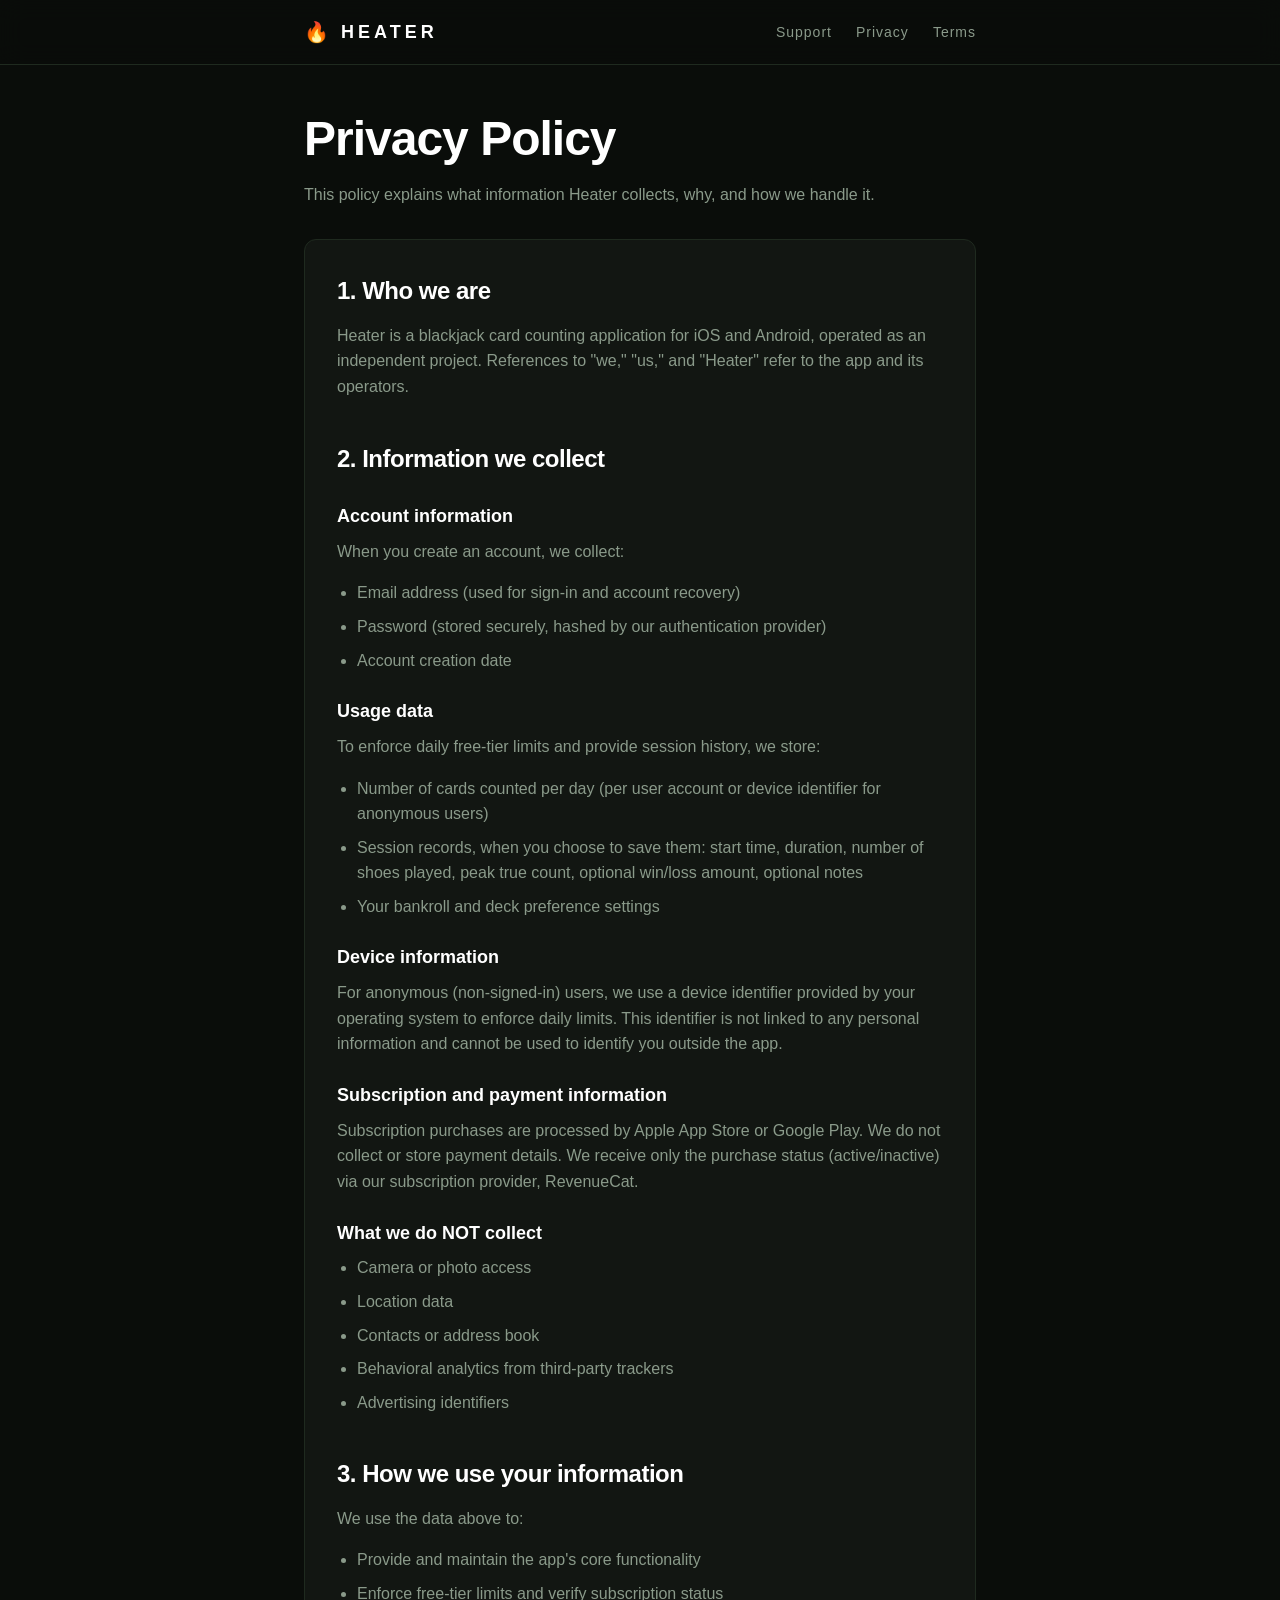
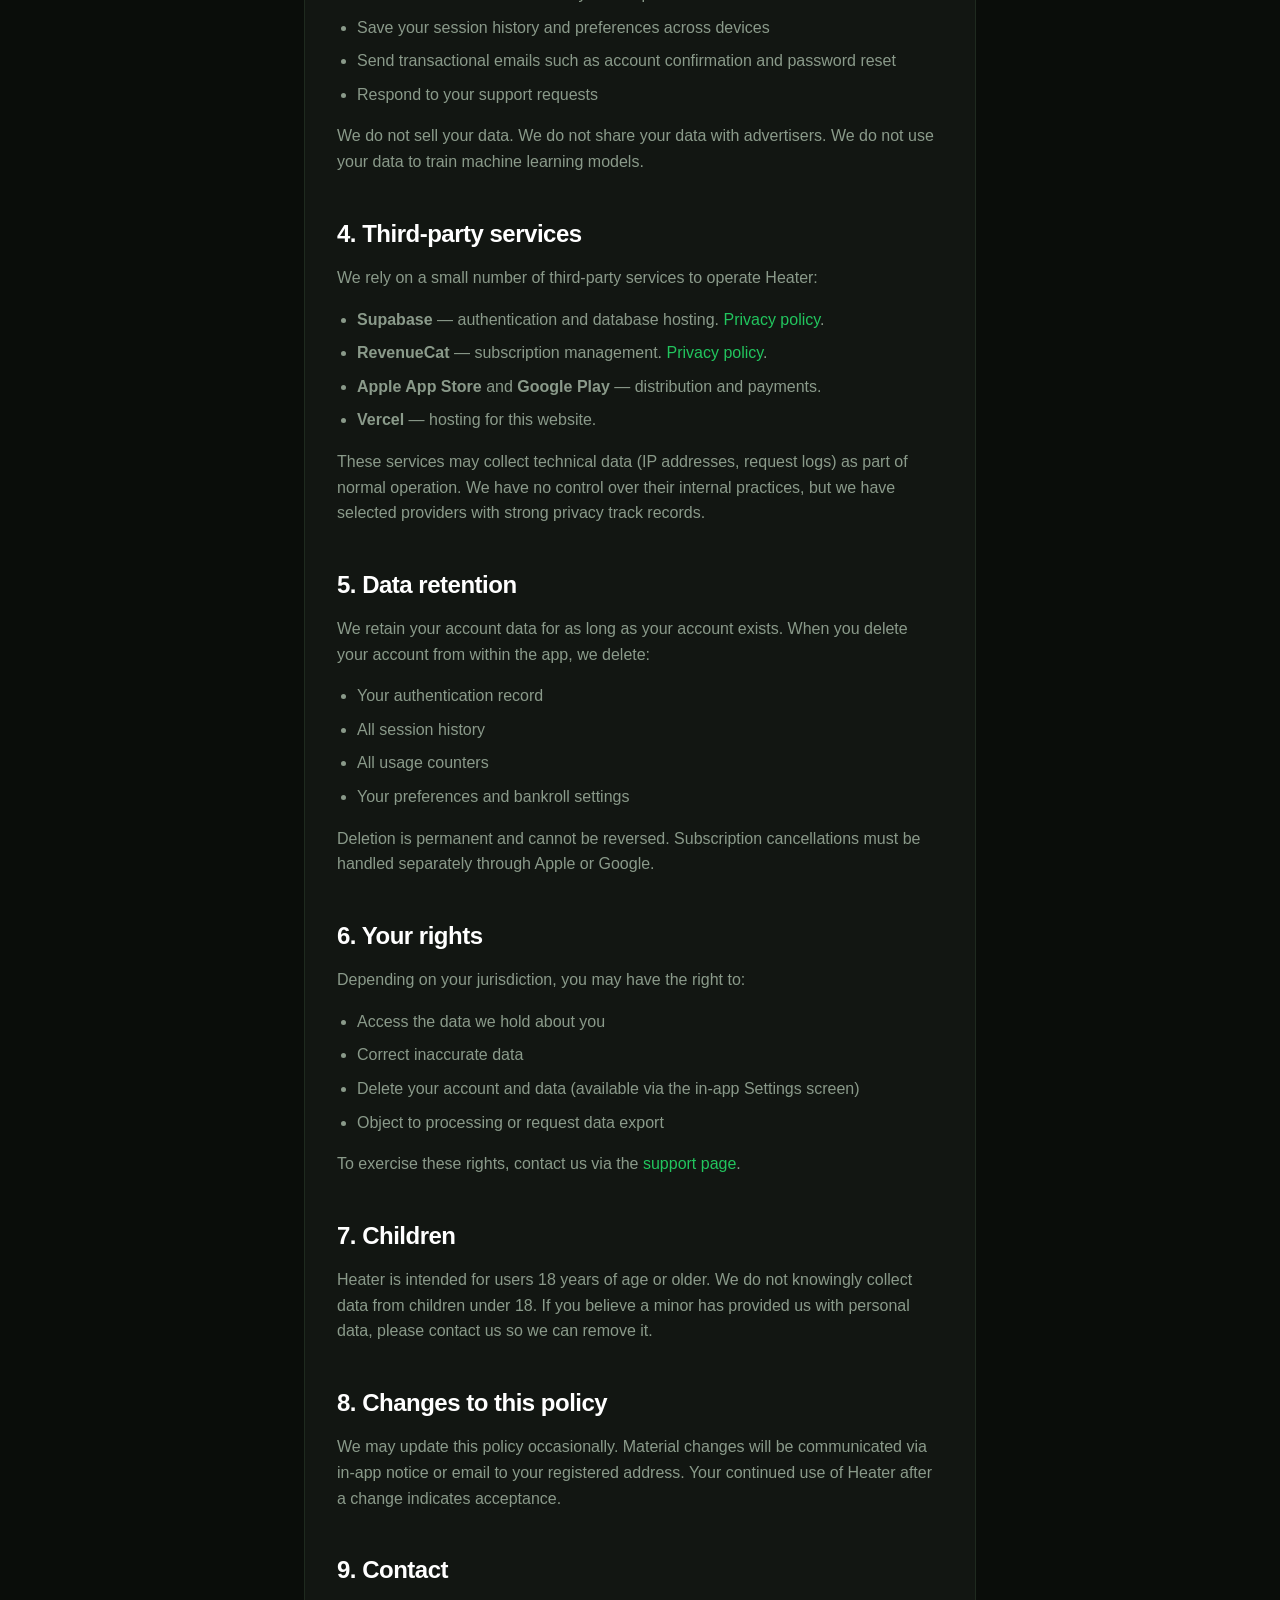
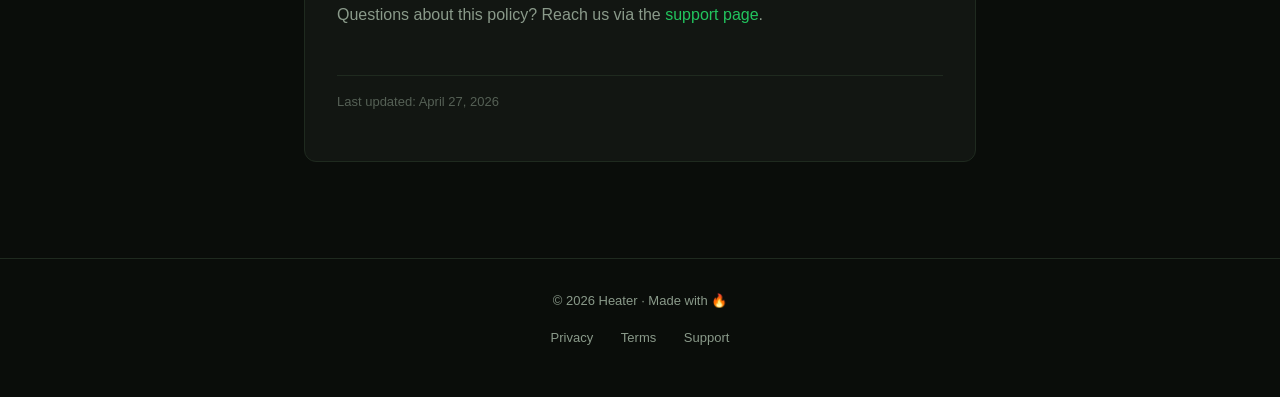
==== privacy.html @ 4dd5591f "Initial site: landing, privacy, terms, support" ====
<!DOCTYPE html>
<html lang="en">
<head>
  <meta charset="UTF-8" />
  <meta name="viewport" content="width=device-width, initial-scale=1.0" />
  <title>Privacy Policy — Heater</title>
  <link rel="stylesheet" href="styles.css" />
</head>
<body>
  <nav>
    <div class="container">
      <a href="/" class="brand">
        <span class="flame">🔥</span>
        <span>HEATER</span>
      </a>
      <div class="links">
        <a href="/support">Support</a>
        <a href="/privacy">Privacy</a>
        <a href="/terms">Terms</a>
      </div>
    </div>
  </nav>

  <main>
    <h1>Privacy Policy</h1>
    <p style="margin-bottom: 32px;">This policy explains what information Heater collects, why, and how we handle it.</p>

    <div class="legal-content">
      <h2>1. Who we are</h2>
      <p>
        Heater is a blackjack card counting application for iOS and Android, operated as an independent project. References to "we," "us," and "Heater" refer to the app and its operators.
      </p>

      <h2>2. Information we collect</h2>

      <h3>Account information</h3>
      <p>
        When you create an account, we collect:
      </p>
      <ul>
        <li>Email address (used for sign-in and account recovery)</li>
        <li>Password (stored securely, hashed by our authentication provider)</li>
        <li>Account creation date</li>
      </ul>

      <h3>Usage data</h3>
      <p>
        To enforce daily free-tier limits and provide session history, we store:
      </p>
      <ul>
        <li>Number of cards counted per day (per user account or device identifier for anonymous users)</li>
        <li>Session records, when you choose to save them: start time, duration, number of shoes played, peak true count, optional win/loss amount, optional notes</li>
        <li>Your bankroll and deck preference settings</li>
      </ul>

      <h3>Device information</h3>
      <p>
        For anonymous (non-signed-in) users, we use a device identifier provided by your operating system to enforce daily limits. This identifier is not linked to any personal information and cannot be used to identify you outside the app.
      </p>

      <h3>Subscription and payment information</h3>
      <p>
        Subscription purchases are processed by Apple App Store or Google Play. We do not collect or store payment details. We receive only the purchase status (active/inactive) via our subscription provider, RevenueCat.
      </p>

      <h3>What we do NOT collect</h3>
      <ul>
        <li>Camera or photo access</li>
        <li>Location data</li>
        <li>Contacts or address book</li>
        <li>Behavioral analytics from third-party trackers</li>
        <li>Advertising identifiers</li>
      </ul>

      <h2>3. How we use your information</h2>
      <p>
        We use the data above to:
      </p>
      <ul>
        <li>Provide and maintain the app's core functionality</li>
        <li>Enforce free-tier limits and verify subscription status</li>
        <li>Save your session history and preferences across devices</li>
        <li>Send transactional emails such as account confirmation and password reset</li>
        <li>Respond to your support requests</li>
      </ul>
      <p>
        We do not sell your data. We do not share your data with advertisers. We do not use your data to train machine learning models.
      </p>

      <h2>4. Third-party services</h2>
      <p>
        We rely on a small number of third-party services to operate Heater:
      </p>
      <ul>
        <li><strong>Supabase</strong> — authentication and database hosting. <a href="https://supabase.com/privacy" target="_blank">Privacy policy</a>.</li>
        <li><strong>RevenueCat</strong> — subscription management. <a href="https://www.revenuecat.com/privacy" target="_blank">Privacy policy</a>.</li>
        <li><strong>Apple App Store</strong> and <strong>Google Play</strong> — distribution and payments.</li>
        <li><strong>Vercel</strong> — hosting for this website.</li>
      </ul>
      <p>
        These services may collect technical data (IP addresses, request logs) as part of normal operation. We have no control over their internal practices, but we have selected providers with strong privacy track records.
      </p>

      <h2>5. Data retention</h2>
      <p>
        We retain your account data for as long as your account exists. When you delete your account from within the app, we delete:
      </p>
      <ul>
        <li>Your authentication record</li>
        <li>All session history</li>
        <li>All usage counters</li>
        <li>Your preferences and bankroll settings</li>
      </ul>
      <p>
        Deletion is permanent and cannot be reversed. Subscription cancellations must be handled separately through Apple or Google.
      </p>

      <h2>6. Your rights</h2>
      <p>
        Depending on your jurisdiction, you may have the right to:
      </p>
      <ul>
        <li>Access the data we hold about you</li>
        <li>Correct inaccurate data</li>
        <li>Delete your account and data (available via the in-app Settings screen)</li>
        <li>Object to processing or request data export</li>
      </ul>
      <p>
        To exercise these rights, contact us via the <a href="/support">support page</a>.
      </p>

      <h2>7. Children</h2>
      <p>
        Heater is intended for users 18 years of age or older. We do not knowingly collect data from children under 18. If you believe a minor has provided us with personal data, please contact us so we can remove it.
      </p>

      <h2>8. Changes to this policy</h2>
      <p>
        We may update this policy occasionally. Material changes will be communicated via in-app notice or email to your registered address. Your continued use of Heater after a change indicates acceptance.
      </p>

      <h2>9. Contact</h2>
      <p>
        Questions about this policy? Reach us via the <a href="/support">support page</a>.
      </p>

      <p class="last-updated">Last updated: April 27, 2026</p>
    </div>
  </main>

  <footer>
    <div class="container">
      <p>&copy; 2026 Heater · Made with 🔥</p>
      <p style="margin-top: 8px;">
        <a href="/privacy">Privacy</a>
        <a href="/terms">Terms</a>
        <a href="/support">Support</a>
      </p>
    </div>
  </footer>
</body>
</html>
---- styles.css ----
/* Heater — heatercounter.com */
/* Shared styles across all pages */

:root {
  --bg: #0a0d0a;
  --bg-elev: #121612;
  --bg-card: #161b16;
  --border: #1f2a1f;
  --text: #ffffff;
  --text-dim: #8a9a8a;
  --text-muted: #556055;
  --green: #22c55e;
  --green-dim: #16a34a;
  --green-dark: #14291a;
  --red: #ef4444;
  --max-width: 720px;
}

* {
  margin: 0;
  padding: 0;
  box-sizing: border-box;
}

html {
  scroll-behavior: smooth;
}

body {
  background: var(--bg);
  color: var(--text);
  font-family: -apple-system, BlinkMacSystemFont, 'Segoe UI', Helvetica, Arial, sans-serif;
  line-height: 1.6;
  font-size: 16px;
  -webkit-font-smoothing: antialiased;
  -moz-osx-font-smoothing: grayscale;
}

/* Navigation */
nav {
  border-bottom: 1px solid var(--border);
  padding: 16px 0;
  position: sticky;
  top: 0;
  background: rgba(10, 13, 10, 0.92);
  backdrop-filter: blur(12px);
  -webkit-backdrop-filter: blur(12px);
  z-index: 100;
}

nav .container {
  max-width: var(--max-width);
  margin: 0 auto;
  padding: 0 24px;
  display: flex;
  align-items: center;
  justify-content: space-between;
}

nav .brand {
  font-weight: 900;
  letter-spacing: 4px;
  font-size: 18px;
  color: var(--text);
  text-decoration: none;
  display: flex;
  align-items: center;
  gap: 8px;
}

nav .brand .flame {
  font-size: 20px;
}

nav .links {
  display: flex;
  gap: 24px;
}

nav .links a {
  color: var(--text-dim);
  text-decoration: none;
  font-size: 14px;
  letter-spacing: 1px;
  transition: color 0.15s;
}

nav .links a:hover {
  color: var(--green);
}

/* Main content */
main {
  max-width: var(--max-width);
  margin: 0 auto;
  padding: 48px 24px 96px;
}

/* Headings */
h1 {
  font-size: 48px;
  font-weight: 900;
  letter-spacing: -1px;
  line-height: 1.1;
  margin-bottom: 16px;
}

h2 {
  font-size: 24px;
  font-weight: 800;
  letter-spacing: -0.5px;
  margin-top: 40px;
  margin-bottom: 12px;
  color: var(--text);
}

h3 {
  font-size: 18px;
  font-weight: 700;
  margin-top: 24px;
  margin-bottom: 8px;
  color: var(--text);
}

p {
  color: var(--text-dim);
  margin-bottom: 16px;
}

p strong {
  color: var(--text);
  font-weight: 700;
}

ul, ol {
  margin-left: 20px;
  margin-bottom: 16px;
  color: var(--text-dim);
}

ul li, ol li {
  margin-bottom: 8px;
}

a {
  color: var(--green);
  text-decoration: none;
}

a:hover {
  text-decoration: underline;
}

/* Hero (landing page) */
.hero {
  text-align: center;
  padding: 64px 0 48px;
}

.hero .flame {
  font-size: 80px;
  margin-bottom: 16px;
}

.hero .brand-mark {
  font-size: 56px;
  font-weight: 900;
  letter-spacing: 12px;
  margin-bottom: 8px;
}

.hero .tagline {
  color: var(--green);
  font-size: 16px;
  letter-spacing: 6px;
  font-weight: 700;
  margin-bottom: 32px;
}

.hero p.lead {
  font-size: 20px;
  max-width: 540px;
  margin: 0 auto 32px;
  color: var(--text-dim);
}

/* Buttons */
.btn {
  display: inline-block;
  padding: 14px 28px;
  border-radius: 12px;
  font-weight: 800;
  letter-spacing: 2px;
  font-size: 14px;
  text-decoration: none;
  transition: transform 0.1s, opacity 0.15s;
  border: none;
  cursor: pointer;
}

.btn:hover {
  text-decoration: none;
  transform: translateY(-1px);
}

.btn-primary {
  background: var(--green);
  color: var(--bg);
}

.btn-secondary {
  background: var(--bg-elev);
  color: var(--text);
  border: 1px solid var(--border);
}

.btn-row {
  display: flex;
  gap: 12px;
  justify-content: center;
  flex-wrap: wrap;
}

/* Feature cards */
.features {
  display: grid;
  grid-template-columns: 1fr;
  gap: 16px;
  margin-top: 32px;
}

@media (min-width: 600px) {
  .features {
    grid-template-columns: 1fr 1fr;
  }
}

.feature {
  background: var(--bg-elev);
  border: 1px solid var(--border);
  border-left: 3px solid var(--green);
  border-radius: 12px;
  padding: 20px;
}

.feature h3 {
  margin-top: 0;
  color: var(--text);
}

.feature p {
  margin-bottom: 0;
  font-size: 14px;
}

/* Legal pages */
.legal-content {
  background: var(--bg-elev);
  border: 1px solid var(--border);
  border-radius: 12px;
  padding: 32px;
}

.legal-content h2:first-child {
  margin-top: 0;
}

.last-updated {
  color: var(--text-muted);
  font-size: 13px;
  margin-top: 48px;
  padding-top: 16px;
  border-top: 1px solid var(--border);
}

/* Support page */
.contact-card {
  background: var(--bg-elev);
  border: 1px solid var(--border);
  border-radius: 12px;
  padding: 24px;
  margin-bottom: 16px;
}

.contact-card h3 {
  margin-top: 0;
  color: var(--green);
}

/* Footer */
footer {
  border-top: 1px solid var(--border);
  padding: 32px 0;
  text-align: center;
  color: var(--text-muted);
  font-size: 13px;
}

footer .container {
  max-width: var(--max-width);
  margin: 0 auto;
  padding: 0 24px;
}

footer a {
  color: var(--text-dim);
  margin: 0 12px;
}

/* Disclaimer banner */
.warning {
  background: rgba(239, 68, 68, 0.06);
  border: 1px solid rgba(239, 68, 68, 0.3);
  border-left: 3px solid var(--red);
  border-radius: 12px;
  padding: 16px 20px;
  margin: 24px 0;
}

.warning strong {
  color: var(--red);
  display: block;
  margin-bottom: 4px;
  font-size: 13px;
  letter-spacing: 1px;
}

.warning p {
  font-size: 14px;
  margin: 0;
}

/* Responsive */
@media (max-width: 600px) {
  h1 { font-size: 32px; }
  h2 { font-size: 20px; }
  .hero .brand-mark { font-size: 40px; letter-spacing: 8px; }
  .hero .tagline { font-size: 13px; letter-spacing: 4px; }
  .hero p.lead { font-size: 17px; }
  main { padding: 32px 20px 64px; }
  nav .links { gap: 16px; }
  nav .links a { font-size: 12px; }
}
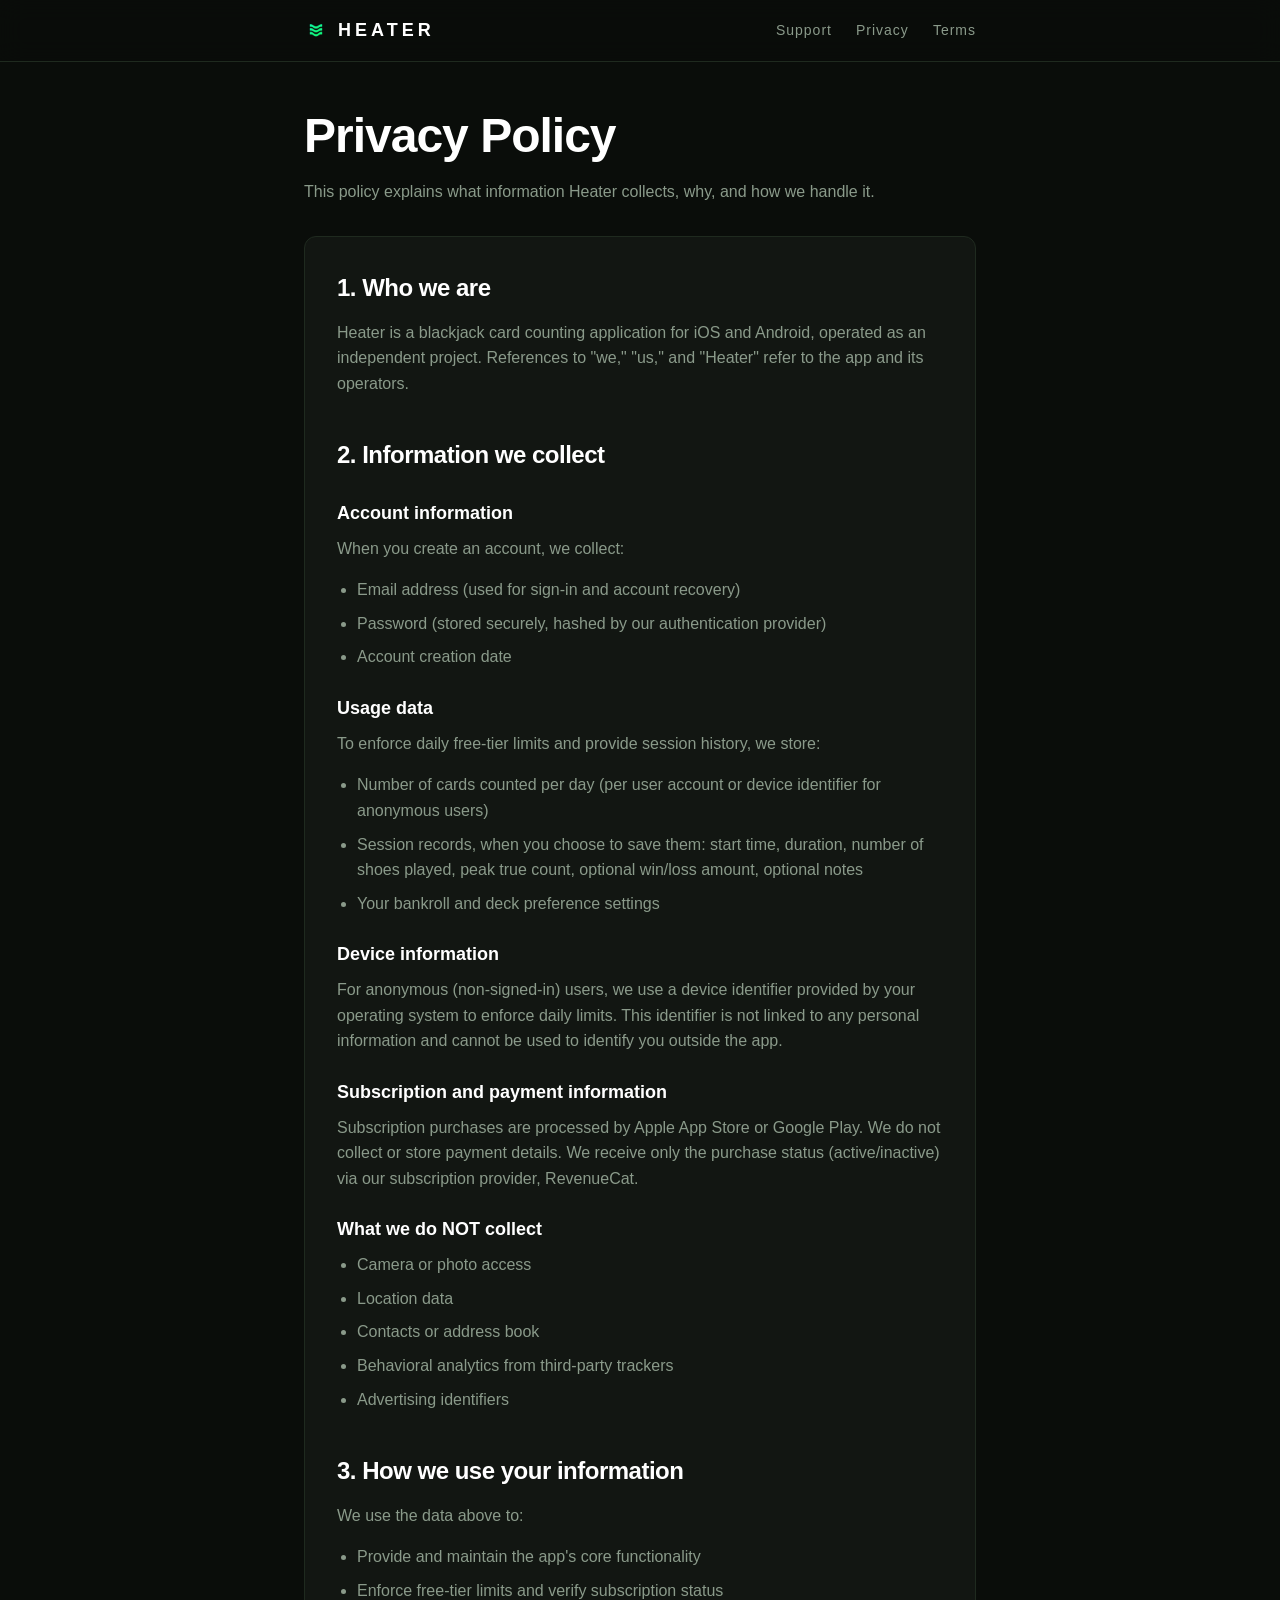
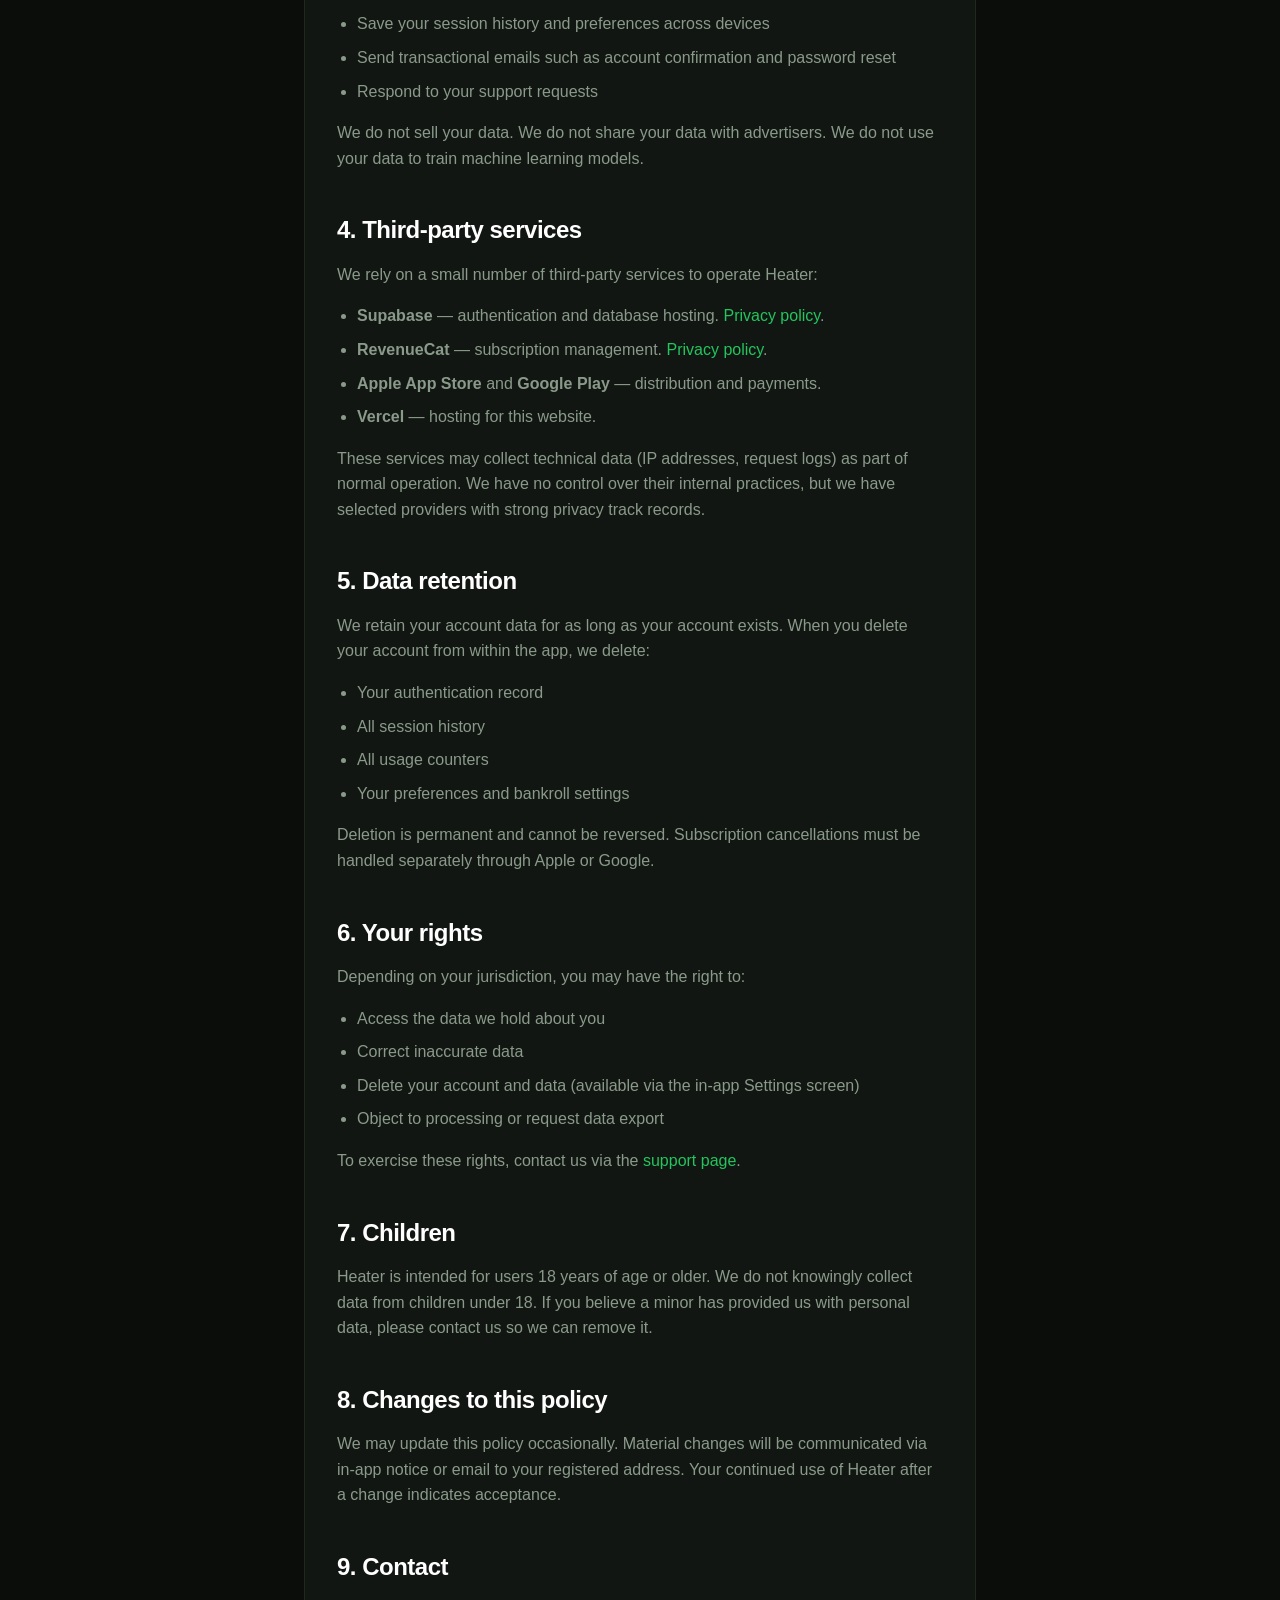
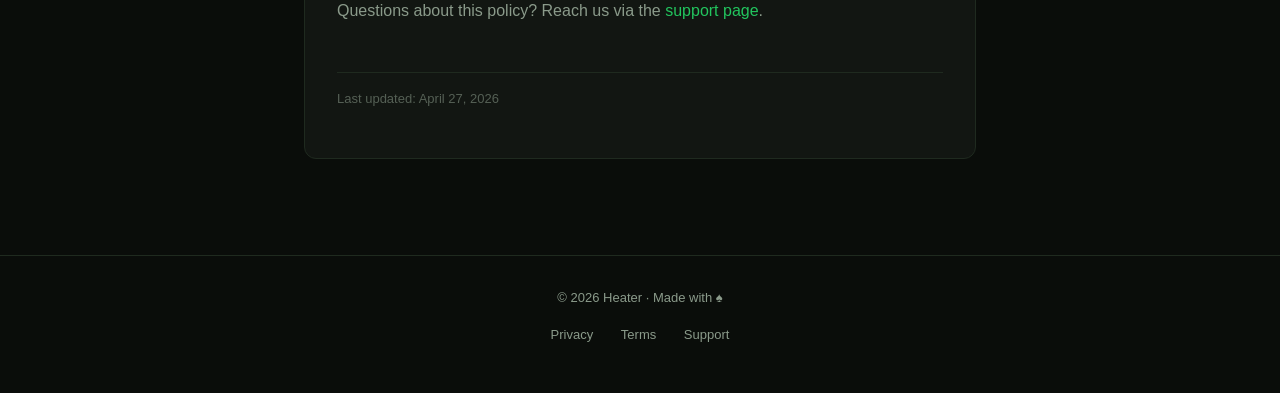
==== commit e3f8cc2f: "Add files via upload" ====
--- a/privacy.html
+++ b/privacy.html
@@ -3,6 +3,8 @@
 <head>
   <meta charset="UTF-8" />
   <meta name="viewport" content="width=device-width, initial-scale=1.0" />
+  <link rel="icon" type="image/png" href="/assets/favicon.png" />
+  <link rel="apple-touch-icon" href="/assets/logo.png" />
   <title>Privacy Policy — Heater</title>
   <link rel="stylesheet" href="styles.css" />
 </head>
@@ -10,7 +12,7 @@
   <nav>
     <div class="container">
       <a href="/" class="brand">
-        <span class="flame">🔥</span>
+        <img src="/assets/logo.png" alt="" class="logo-mark" />
         <span>HEATER</span>
       </a>
       <div class="links">
@@ -150,7 +152,7 @@
 
   <footer>
     <div class="container">
-      <p>&copy; 2026 Heater · Made with 🔥</p>
+      <p>&copy; 2026 Heater · Made with ♠</p>
       <p style="margin-top: 8px;">
         <a href="/privacy">Privacy</a>
         <a href="/terms">Terms</a>
--- a/styles.css
+++ b/styles.css
@@ -65,11 +65,14 @@
   text-decoration: none;
   display: flex;
   align-items: center;
-  gap: 8px;
-}
-
-nav .brand .flame {
-  font-size: 20px;
+  gap: 10px;
+}
+
+nav .brand img.logo-mark {
+  width: 24px;
+  height: 24px;
+  object-fit: contain;
+  display: block;
 }
 
 nav .links {
@@ -157,9 +160,13 @@
   padding: 64px 0 48px;
 }
 
-.hero .flame {
-  font-size: 80px;
-  margin-bottom: 16px;
+.hero img.logo-hero {
+  width: 120px;
+  height: 120px;
+  object-fit: contain;
+  margin: 0 auto 24px;
+  display: block;
+  filter: drop-shadow(0 0 30px rgba(34, 197, 94, 0.25));
 }
 
 .hero .brand-mark {
@@ -337,6 +344,7 @@
   .hero .brand-mark { font-size: 40px; letter-spacing: 8px; }
   .hero .tagline { font-size: 13px; letter-spacing: 4px; }
   .hero p.lead { font-size: 17px; }
+  .hero img.logo-hero { width: 96px; height: 96px; }
   main { padding: 32px 20px 64px; }
   nav .links { gap: 16px; }
   nav .links a { font-size: 12px; }
